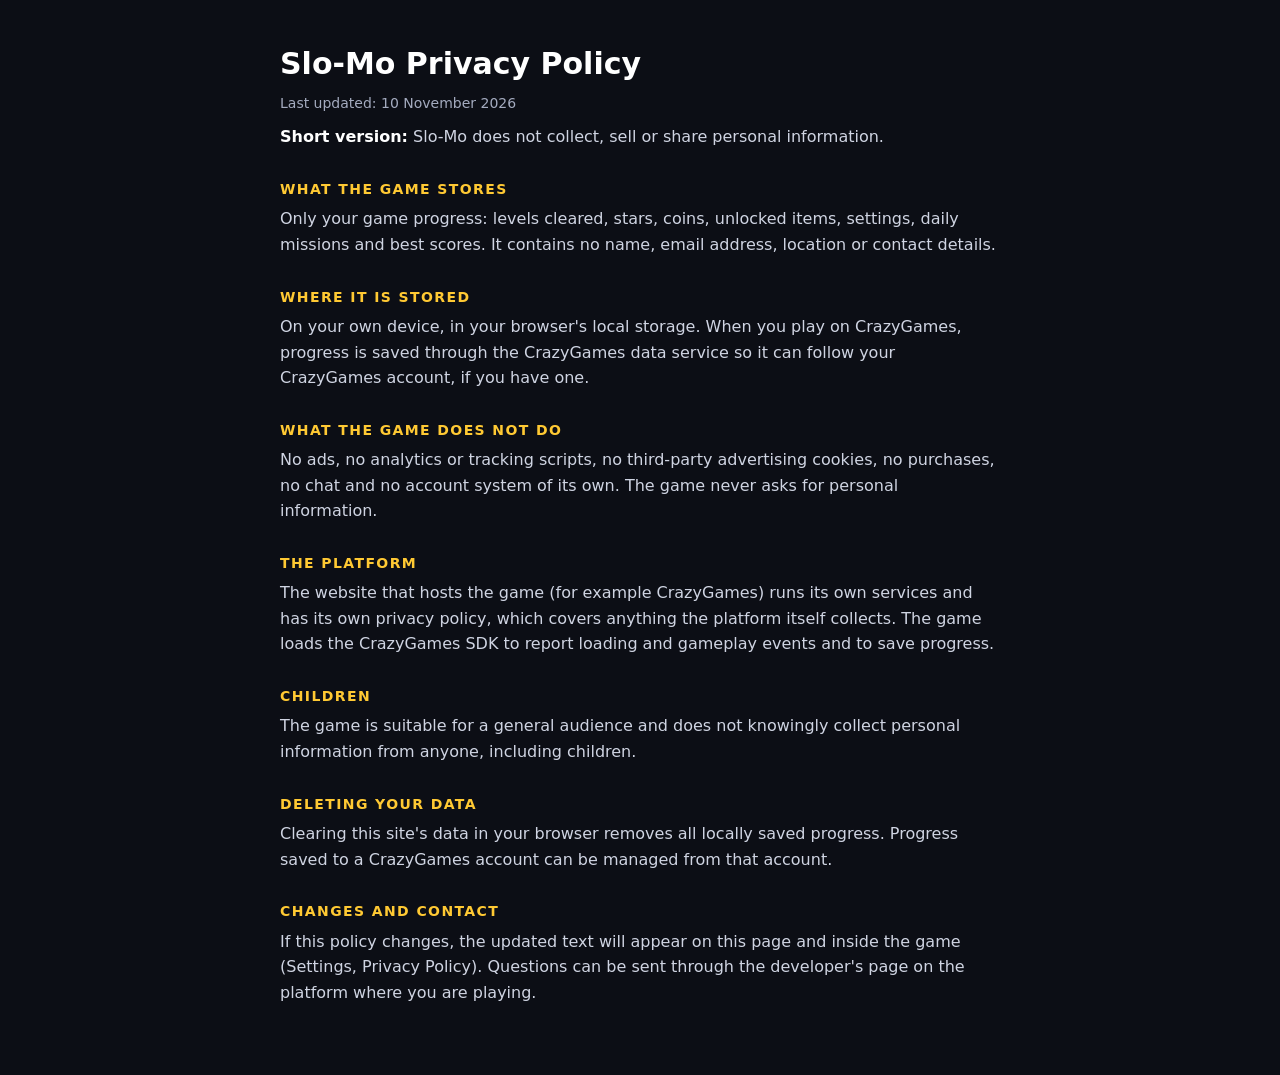
==== privacy.html @ 2779dead "Railgun beam, Daily Run, privacy policy, and a door-fade crash fix - Railgun: no charge-up; an insta" ====
<!DOCTYPE html>
<html lang="en">
<head>
  <meta charset="utf-8">
  <meta name="viewport" content="width=device-width, initial-scale=1">
  <title>Slo-Mo - Privacy Policy</title>
  <style>
    body { margin: 0; background: #0c0e15; color: #cfd4e2; font: 16px/1.6 system-ui, -apple-system, 'Segoe UI', sans-serif; }
    main { max-width: 720px; margin: 0 auto; padding: 40px 20px 60px; }
    h1 { color: #fff; font-size: 30px; margin: 0 0 4px; }
    h2 { color: #ffc933; font-size: 14px; letter-spacing: 0.1em; text-transform: uppercase; margin: 28px 0 6px; }
    p { margin: 0 0 10px; }
    .dim { color: #a4abbf; font-size: 14px; }
    b { color: #fff; }
  </style>
</head>
<body>
<main>
  <h1>Slo-Mo Privacy Policy</h1>
  <p class="dim">Last updated: 10 November 2026</p>
  <p><b>Short version:</b> Slo-Mo does not collect, sell or share personal information.</p>
  <h2>What the game stores</h2>
  <p>Only your game progress: levels cleared, stars, coins, unlocked items, settings, daily missions and best scores. It contains no name, email address, location or contact details.</p>
  <h2>Where it is stored</h2>
  <p>On your own device, in your browser's local storage. When you play on CrazyGames, progress is saved through the CrazyGames data service so it can follow your CrazyGames account, if you have one.</p>
  <h2>What the game does not do</h2>
  <p>No ads, no analytics or tracking scripts, no third-party advertising cookies, no purchases, no chat and no account system of its own. The game never asks for personal information.</p>
  <h2>The platform</h2>
  <p>The website that hosts the game (for example CrazyGames) runs its own services and has its own privacy policy, which covers anything the platform itself collects. The game loads the CrazyGames SDK to report loading and gameplay events and to save progress.</p>
  <h2>Children</h2>
  <p>The game is suitable for a general audience and does not knowingly collect personal information from anyone, including children.</p>
  <h2>Deleting your data</h2>
  <p>Clearing this site's data in your browser removes all locally saved progress. Progress saved to a CrazyGames account can be managed from that account.</p>
  <h2>Changes and contact</h2>
  <p>If this policy changes, the updated text will appear on this page and inside the game (Settings, Privacy Policy). Questions can be sent through the developer's page on the platform where you are playing.</p>
</main>
</body>
</html>
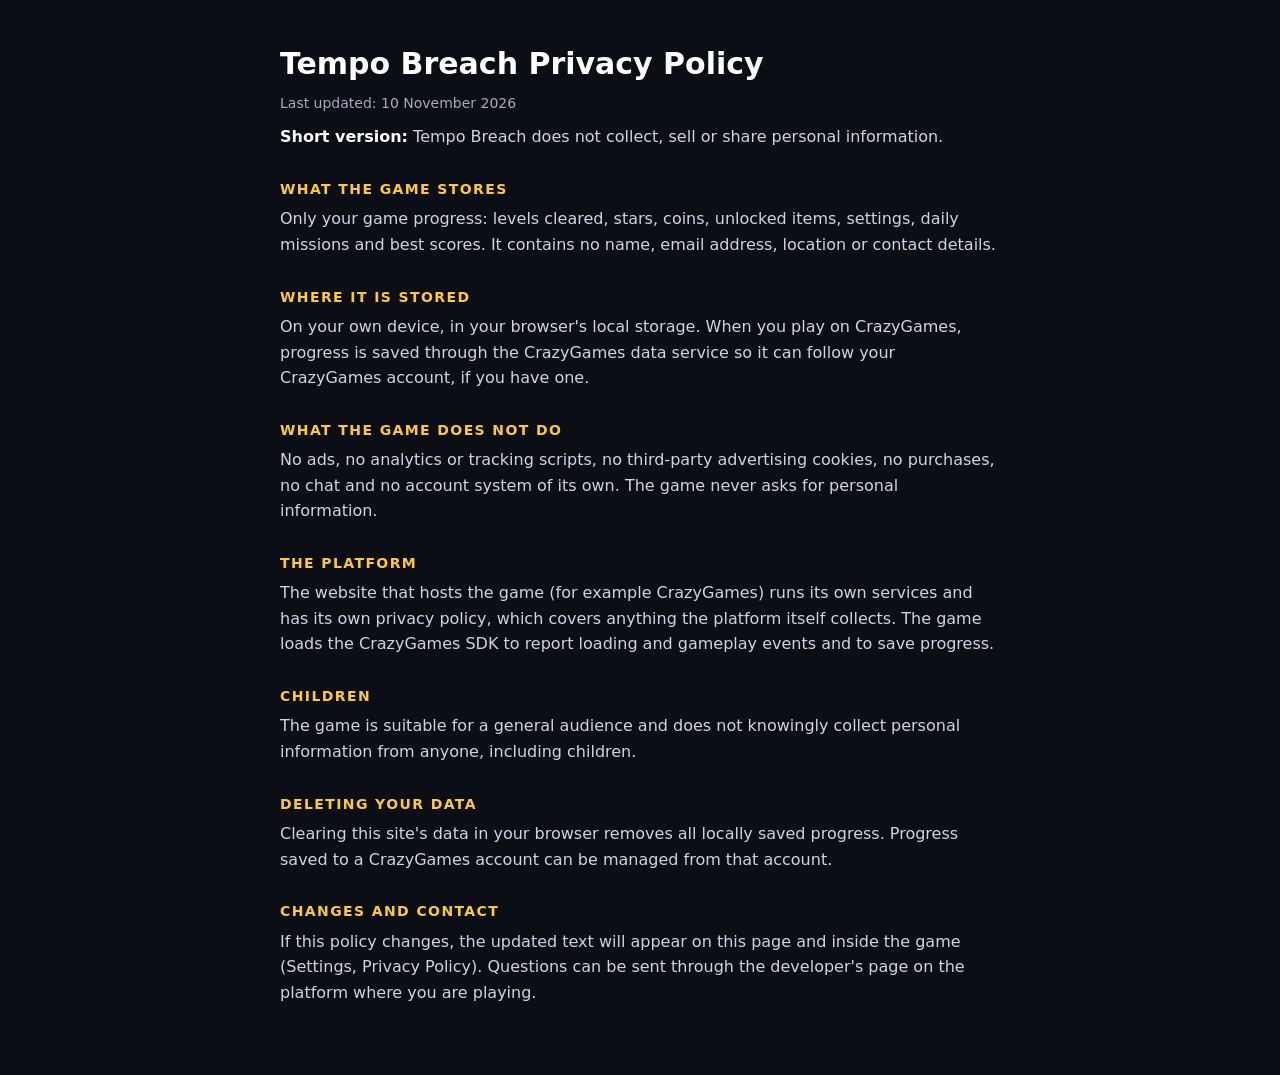
==== commit f752f87d: "Rebrand: Slo-Mo is now Tempo Breach New logo (TEMPO + slanted BREACH block), page title and descript" ====
--- a/privacy.html
+++ b/privacy.html
@@ -3,7 +3,7 @@
 <head>
   <meta charset="utf-8">
   <meta name="viewport" content="width=device-width, initial-scale=1">
-  <title>Slo-Mo - Privacy Policy</title>
+  <title>Tempo Breach - Privacy Policy</title>
   <style>
     body { margin: 0; background: #0c0e15; color: #cfd4e2; font: 16px/1.6 system-ui, -apple-system, 'Segoe UI', sans-serif; }
     main { max-width: 720px; margin: 0 auto; padding: 40px 20px 60px; }
@@ -16,9 +16,9 @@
 </head>
 <body>
 <main>
-  <h1>Slo-Mo Privacy Policy</h1>
+  <h1>Tempo Breach Privacy Policy</h1>
   <p class="dim">Last updated: 10 November 2026</p>
-  <p><b>Short version:</b> Slo-Mo does not collect, sell or share personal information.</p>
+  <p><b>Short version:</b> Tempo Breach does not collect, sell or share personal information.</p>
   <h2>What the game stores</h2>
   <p>Only your game progress: levels cleared, stars, coins, unlocked items, settings, daily missions and best scores. It contains no name, email address, location or contact details.</p>
   <h2>Where it is stored</h2>
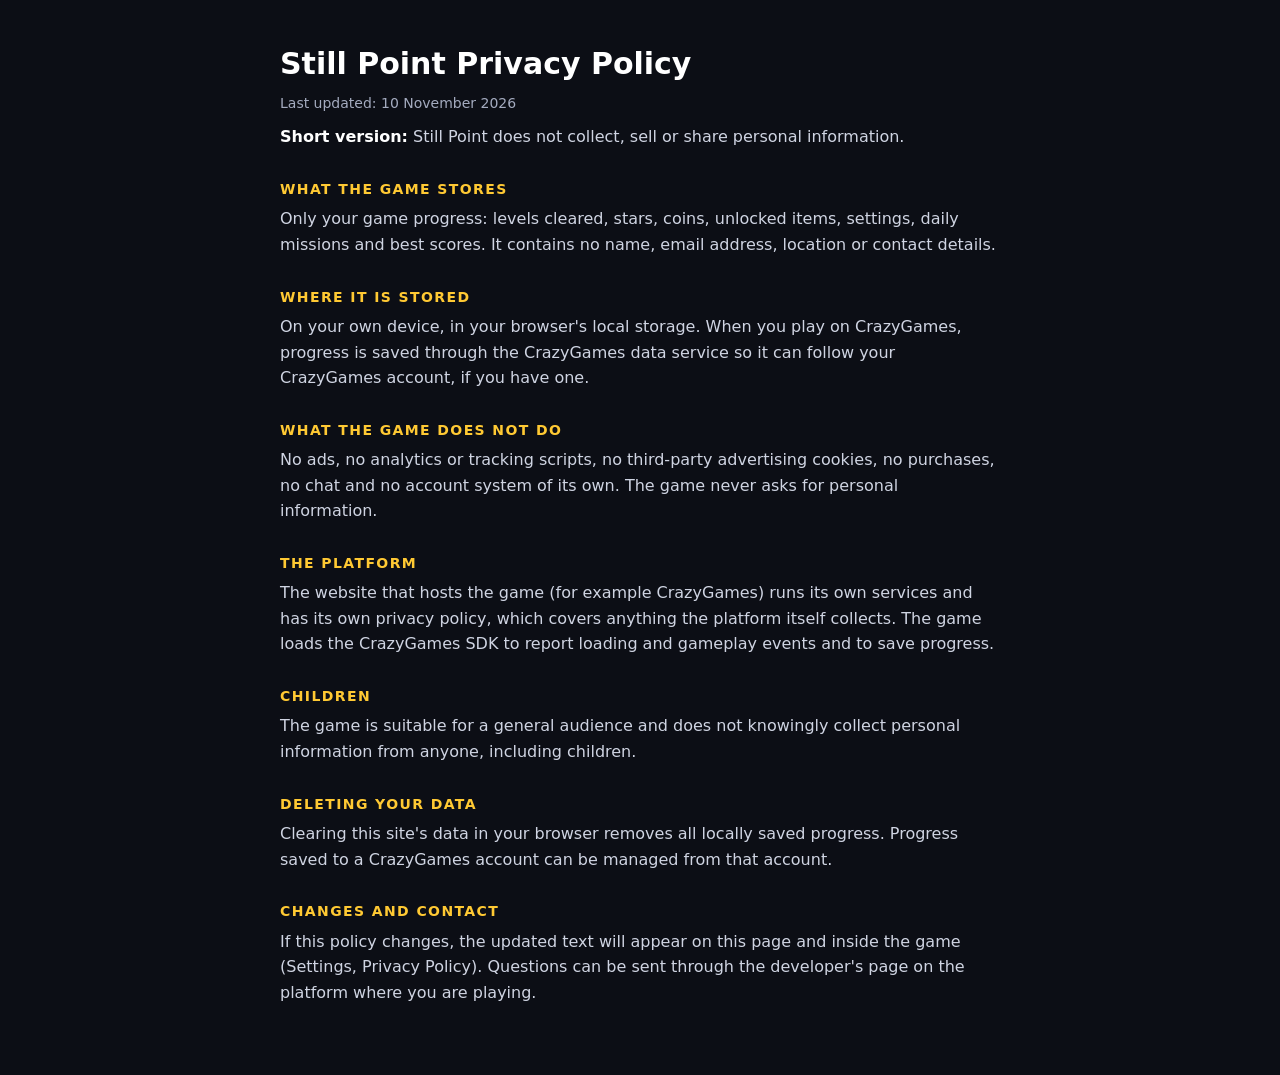
==== commit 9ddc8ace: "Rename: Tempo Breach is now Still Point New logo (STILL + slanted POINT block), page title, descript" ====
--- a/privacy.html
+++ b/privacy.html
@@ -3,7 +3,7 @@
 <head>
   <meta charset="utf-8">
   <meta name="viewport" content="width=device-width, initial-scale=1">
-  <title>Tempo Breach - Privacy Policy</title>
+  <title>Still Point - Privacy Policy</title>
   <style>
     body { margin: 0; background: #0c0e15; color: #cfd4e2; font: 16px/1.6 system-ui, -apple-system, 'Segoe UI', sans-serif; }
     main { max-width: 720px; margin: 0 auto; padding: 40px 20px 60px; }
@@ -16,9 +16,9 @@
 </head>
 <body>
 <main>
-  <h1>Tempo Breach Privacy Policy</h1>
+  <h1>Still Point Privacy Policy</h1>
   <p class="dim">Last updated: 10 November 2026</p>
-  <p><b>Short version:</b> Tempo Breach does not collect, sell or share personal information.</p>
+  <p><b>Short version:</b> Still Point does not collect, sell or share personal information.</p>
   <h2>What the game stores</h2>
   <p>Only your game progress: levels cleared, stars, coins, unlocked items, settings, daily missions and best scores. It contains no name, email address, location or contact details.</p>
   <h2>Where it is stored</h2>
